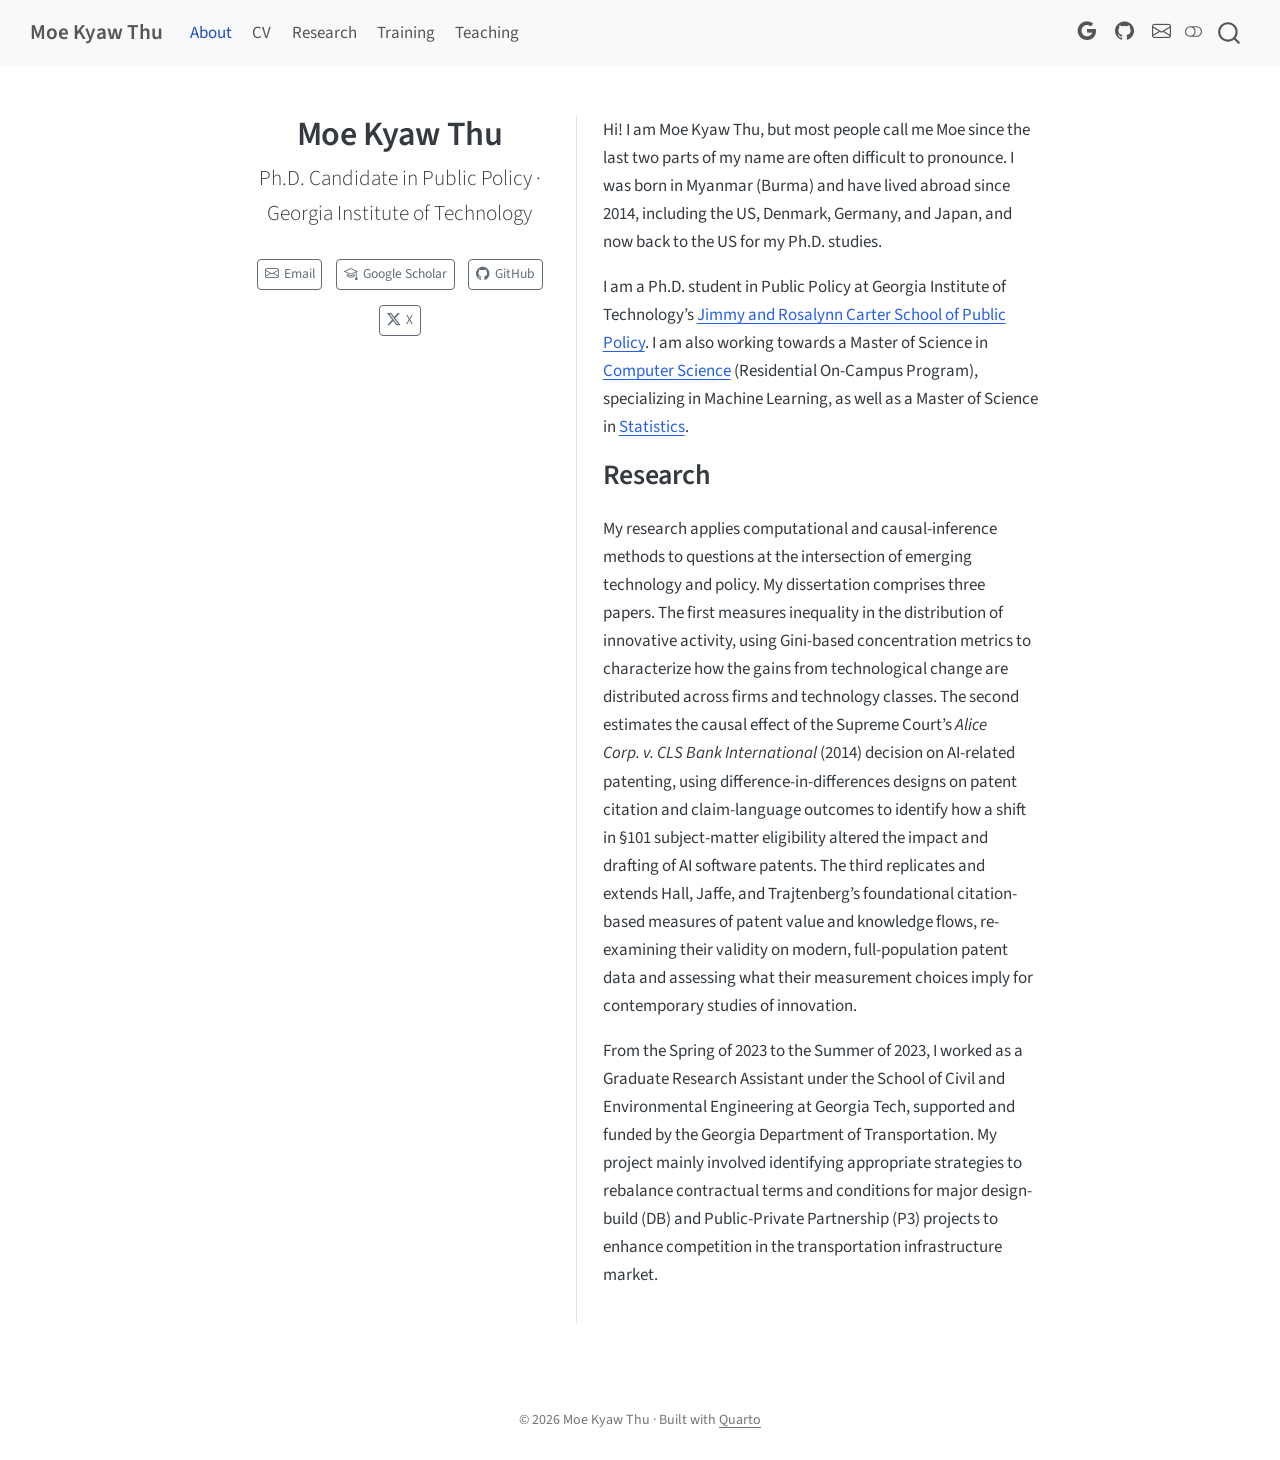
==== index.html @ 70459fdf "Built site for gh-pages" ====
<!DOCTYPE html>
<html xmlns="http://www.w3.org/1999/xhtml" lang="en" xml:lang="en"><head>

<meta charset="utf-8">
<meta name="generator" content="quarto-1.7.33">

<meta name="viewport" content="width=device-width, initial-scale=1.0, user-scalable=yes">


<title>Moe Kyaw Thu</title>
<style>
code{white-space: pre-wrap;}
span.smallcaps{font-variant: small-caps;}
div.columns{display: flex; gap: min(4vw, 1.5em);}
div.column{flex: auto; overflow-x: auto;}
div.hanging-indent{margin-left: 1.5em; text-indent: -1.5em;}
ul.task-list{list-style: none;}
ul.task-list li input[type="checkbox"] {
  width: 0.8em;
  margin: 0 0.8em 0.2em -1em; /* quarto-specific, see https://github.com/quarto-dev/quarto-cli/issues/4556 */ 
  vertical-align: middle;
}
</style>


<script src="site_libs/quarto-nav/quarto-nav.js"></script>
<script src="site_libs/quarto-nav/headroom.min.js"></script>
<script src="site_libs/clipboard/clipboard.min.js"></script>
<script src="site_libs/quarto-search/autocomplete.umd.js"></script>
<script src="site_libs/quarto-search/fuse.min.js"></script>
<script src="site_libs/quarto-search/quarto-search.js"></script>
<meta name="quarto:offset" content="./">
<script src="site_libs/quarto-html/quarto.js" type="module"></script>
<script src="site_libs/quarto-html/tabsets/tabsets.js" type="module"></script>
<script src="site_libs/quarto-html/popper.min.js"></script>
<script src="site_libs/quarto-html/tippy.umd.min.js"></script>
<link href="site_libs/quarto-html/tippy.css" rel="stylesheet">
<link href="site_libs/quarto-html/quarto-syntax-highlighting-ea385d0e468b0dd5ea5bf0780b1290d9.css" rel="stylesheet" class="quarto-color-scheme" id="quarto-text-highlighting-styles">
<link href="site_libs/quarto-html/quarto-syntax-highlighting-dark-bc185b5c5bdbcb35c2eb49d8a876ef70.css" rel="stylesheet" class="quarto-color-scheme quarto-color-alternate" id="quarto-text-highlighting-styles">
<link href="site_libs/quarto-html/quarto-syntax-highlighting-ea385d0e468b0dd5ea5bf0780b1290d9.css" rel="stylesheet" class="quarto-color-scheme-extra" id="quarto-text-highlighting-styles">
<script src="site_libs/bootstrap/bootstrap.min.js"></script>
<link href="site_libs/bootstrap/bootstrap-icons.css" rel="stylesheet">
<link href="site_libs/bootstrap/bootstrap-a6f73d9a5222ad7b433163d45a3a8962.min.css" rel="stylesheet" append-hash="true" class="quarto-color-scheme" id="quarto-bootstrap" data-mode="light">
<link href="site_libs/bootstrap/bootstrap-dark-ff1ea8c983a1e432fe5b9d5c50f6937c.min.css" rel="stylesheet" append-hash="true" class="quarto-color-scheme quarto-color-alternate" id="quarto-bootstrap" data-mode="dark">
<link href="site_libs/bootstrap/bootstrap-a6f73d9a5222ad7b433163d45a3a8962.min.css" rel="stylesheet" append-hash="true" class="quarto-color-scheme-extra" id="quarto-bootstrap" data-mode="light">
<script id="quarto-search-options" type="application/json">{
  "location": "navbar",
  "copy-button": false,
  "collapse-after": 3,
  "panel-placement": "end",
  "type": "overlay",
  "limit": 50,
  "keyboard-shortcut": [
    "f",
    "/",
    "s"
  ],
  "show-item-context": false,
  "language": {
    "search-no-results-text": "No results",
    "search-matching-documents-text": "matching documents",
    "search-copy-link-title": "Copy link to search",
    "search-hide-matches-text": "Hide additional matches",
    "search-more-match-text": "more match in this document",
    "search-more-matches-text": "more matches in this document",
    "search-clear-button-title": "Clear",
    "search-text-placeholder": "",
    "search-detached-cancel-button-title": "Cancel",
    "search-submit-button-title": "Submit",
    "search-label": "Search"
  }
}</script>
<style>html{ scroll-behavior: smooth; }</style>


</head>

<body class="nav-fixed fullcontent quarto-light"><script id="quarto-html-before-body" type="application/javascript">
    const toggleBodyColorMode = (bsSheetEl) => {
      const mode = bsSheetEl.getAttribute("data-mode");
      const bodyEl = window.document.querySelector("body");
      if (mode === "dark") {
        bodyEl.classList.add("quarto-dark");
        bodyEl.classList.remove("quarto-light");
      } else {
        bodyEl.classList.add("quarto-light");
        bodyEl.classList.remove("quarto-dark");
      }
    }
    const toggleBodyColorPrimary = () => {
      const bsSheetEl = window.document.querySelector("link#quarto-bootstrap:not([rel=disabled-stylesheet])");
      if (bsSheetEl) {
        toggleBodyColorMode(bsSheetEl);
      }
    }
    const setColorSchemeToggle = (alternate) => {
      const toggles = window.document.querySelectorAll('.quarto-color-scheme-toggle');
      for (let i=0; i < toggles.length; i++) {
        const toggle = toggles[i];
        if (toggle) {
          if (alternate) {
            toggle.classList.add("alternate");
          } else {
            toggle.classList.remove("alternate");
          }
        }
      }
    };
    const toggleColorMode = (alternate) => {
      // Switch the stylesheets
      const primaryStylesheets = window.document.querySelectorAll('link.quarto-color-scheme:not(.quarto-color-alternate)');
      const alternateStylesheets = window.document.querySelectorAll('link.quarto-color-scheme.quarto-color-alternate');
      manageTransitions('#quarto-margin-sidebar .nav-link', false);
      if (alternate) {
        // note: dark is layered on light, we don't disable primary!
        enableStylesheet(alternateStylesheets);
        for (const sheetNode of alternateStylesheets) {
          if (sheetNode.id === "quarto-bootstrap") {
            toggleBodyColorMode(sheetNode);
          }
        }
      } else {
        disableStylesheet(alternateStylesheets);
        enableStylesheet(primaryStylesheets)
        toggleBodyColorPrimary();
      }
      manageTransitions('#quarto-margin-sidebar .nav-link', true);
      // Switch the toggles
      setColorSchemeToggle(alternate)
      // Hack to workaround the fact that safari doesn't
      // properly recolor the scrollbar when toggling (#1455)
      if (navigator.userAgent.indexOf('Safari') > 0 && navigator.userAgent.indexOf('Chrome') == -1) {
        manageTransitions("body", false);
        window.scrollTo(0, 1);
        setTimeout(() => {
          window.scrollTo(0, 0);
          manageTransitions("body", true);
        }, 40);
      }
    }
    const disableStylesheet = (stylesheets) => {
      for (let i=0; i < stylesheets.length; i++) {
        const stylesheet = stylesheets[i];
        stylesheet.rel = 'disabled-stylesheet';
      }
    }
    const enableStylesheet = (stylesheets) => {
      for (let i=0; i < stylesheets.length; i++) {
        const stylesheet = stylesheets[i];
        if(stylesheet.rel !== 'stylesheet') { // for Chrome, which will still FOUC without this check
          stylesheet.rel = 'stylesheet';
        }
      }
    }
    const manageTransitions = (selector, allowTransitions) => {
      const els = window.document.querySelectorAll(selector);
      for (let i=0; i < els.length; i++) {
        const el = els[i];
        if (allowTransitions) {
          el.classList.remove('notransition');
        } else {
          el.classList.add('notransition');
        }
      }
    }
    const isFileUrl = () => {
      return window.location.protocol === 'file:';
    }
    const hasAlternateSentinel = () => {
      let styleSentinel = getColorSchemeSentinel();
      if (styleSentinel !== null) {
        return styleSentinel === "alternate";
      } else {
        return false;
      }
    }
    const setStyleSentinel = (alternate) => {
      const value = alternate ? "alternate" : "default";
      if (!isFileUrl()) {
        window.localStorage.setItem("quarto-color-scheme", value);
      } else {
        localAlternateSentinel = value;
      }
    }
    const getColorSchemeSentinel = () => {
      if (!isFileUrl()) {
        const storageValue = window.localStorage.getItem("quarto-color-scheme");
        return storageValue != null ? storageValue : localAlternateSentinel;
      } else {
        return localAlternateSentinel;
      }
    }
    const toggleGiscusIfUsed = (isAlternate, darkModeDefault) => {
      const baseTheme = document.querySelector('#giscus-base-theme')?.value ?? 'light';
      const alternateTheme = document.querySelector('#giscus-alt-theme')?.value ?? 'dark';
      let newTheme = '';
      if(authorPrefersDark) {
        newTheme = isAlternate ? baseTheme : alternateTheme;
      } else {
        newTheme = isAlternate ? alternateTheme : baseTheme;
      }
      const changeGiscusTheme = () => {
        // From: https://github.com/giscus/giscus/issues/336
        const sendMessage = (message) => {
          const iframe = document.querySelector('iframe.giscus-frame');
          if (!iframe) return;
          iframe.contentWindow.postMessage({ giscus: message }, 'https://giscus.app');
        }
        sendMessage({
          setConfig: {
            theme: newTheme
          }
        });
      }
      const isGiscussLoaded = window.document.querySelector('iframe.giscus-frame') !== null;
      if (isGiscussLoaded) {
        changeGiscusTheme();
      }
    };
    const authorPrefersDark = false;
    const darkModeDefault = authorPrefersDark;
      document.querySelector('link#quarto-text-highlighting-styles.quarto-color-scheme-extra').rel = 'disabled-stylesheet';
      document.querySelector('link#quarto-bootstrap.quarto-color-scheme-extra').rel = 'disabled-stylesheet';
    let localAlternateSentinel = darkModeDefault ? 'alternate' : 'default';
    // Dark / light mode switch
    window.quartoToggleColorScheme = () => {
      // Read the current dark / light value
      let toAlternate = !hasAlternateSentinel();
      toggleColorMode(toAlternate);
      setStyleSentinel(toAlternate);
      toggleGiscusIfUsed(toAlternate, darkModeDefault);
      window.dispatchEvent(new Event('resize'));
    };
    // Switch to dark mode if need be
    if (hasAlternateSentinel()) {
      toggleColorMode(true);
    } else {
      toggleColorMode(false);
    }
  </script>

<div id="quarto-search-results"></div>
  <header id="quarto-header" class="headroom fixed-top">
    <nav class="navbar navbar-expand-lg " data-bs-theme="dark">
      <div class="navbar-container container-fluid">
      <div class="navbar-brand-container mx-auto">
    <a class="navbar-brand" href="./index.html">
    <span class="navbar-title">Moe Kyaw Thu</span>
    </a>
  </div>
            <div id="quarto-search" class="" title="Search"></div>
          <button class="navbar-toggler" type="button" data-bs-toggle="collapse" data-bs-target="#navbarCollapse" aria-controls="navbarCollapse" role="menu" aria-expanded="false" aria-label="Toggle navigation" onclick="if (window.quartoToggleHeadroom) { window.quartoToggleHeadroom(); }">
  <span class="navbar-toggler-icon"></span>
</button>
          <div class="collapse navbar-collapse" id="navbarCollapse">
            <ul class="navbar-nav navbar-nav-scroll me-auto">
  <li class="nav-item">
    <a class="nav-link active" href="./index.html" aria-current="page"> 
<span class="menu-text">About</span></a>
  </li>  
  <li class="nav-item">
    <a class="nav-link" href="./cv.html"> 
<span class="menu-text">CV</span></a>
  </li>  
  <li class="nav-item">
    <a class="nav-link" href="./research.html"> 
<span class="menu-text">Research</span></a>
  </li>  
  <li class="nav-item">
    <a class="nav-link" href="./training.html"> 
<span class="menu-text">Training</span></a>
  </li>  
  <li class="nav-item">
    <a class="nav-link" href="./teaching.html"> 
<span class="menu-text">Teaching</span></a>
  </li>  
</ul>
            <ul class="navbar-nav navbar-nav-scroll ms-auto">
  <li class="nav-item compact">
    <a class="nav-link" href="https://scholar.google.com/citations?user=aF55vHIAAAAJ&amp;hl=en"> <i class="bi bi-google" role="img" aria-label="Google Scholar">
</i> 
<span class="menu-text"></span></a>
  </li>  
  <li class="nav-item compact">
    <a class="nav-link" href="https://github.com/moethu6"> <i class="bi bi-github" role="img" aria-label="GitHub">
</i> 
<span class="menu-text"></span></a>
  </li>  
  <li class="nav-item compact">
    <a class="nav-link" href="mailto:mthu6@gatech.edu"> <i class="bi bi-envelope" role="img" aria-label="Email">
</i> 
<span class="menu-text"></span></a>
  </li>  
</ul>
          </div> <!-- /navcollapse -->
            <div class="quarto-navbar-tools">
  <a href="" class="quarto-color-scheme-toggle quarto-navigation-tool  px-1" onclick="window.quartoToggleColorScheme(); return false;" title="Toggle dark mode"><i class="bi"></i></a>
</div>
      </div> <!-- /container-fluid -->
    </nav>
</header>
<!-- content -->
<div id="quarto-content" class="quarto-container page-columns page-rows-contents page-layout-article page-navbar">
<!-- sidebar -->
<!-- margin-sidebar -->
    
<!-- main -->
<div class="quarto-about-trestles">
  <div class="about-entity">
<header id="title-block-header" class="quarto-title-block default">
<div class="quarto-title">
<h1 class="title">Moe Kyaw Thu</h1>
<p class="subtitle lead">Ph.D.&nbsp;Candidate in Public Policy · Georgia Institute of Technology</p>
</div>
<div class="quarto-title-meta">
  </div>
</header>
    <div class="about-links">
  <a href="mailto:mthu6@gatech.edu" class="about-link" rel="" target="">
    <i class="bi bi-envelope"></i>
     <span class="about-link-text">Email</span>
  </a>
  <a href="https://scholar.google.com/citations?user=aF55vHIAAAAJ&amp;hl=en" class="about-link" rel="" target="">
    <i class="bi bi-mortarboard"></i>
     <span class="about-link-text">Google Scholar</span>
  </a>
  <a href="https://github.com/moethu6" class="about-link" rel="" target="">
    <i class="bi bi-github"></i>
     <span class="about-link-text">GitHub</span>
  </a>
  <a href="https://twitter.com/def_not_moe_san" class="about-link" rel="" target="">
    <i class="bi bi-twitter-x"></i>
     <span class="about-link-text">X</span>
  </a>
</div>
  </div>
  <div class="about-contents"><main class="content" id="quarto-document-content">

<p>Hi! I am Moe Kyaw Thu, but most people call me Moe since the last two parts of my name are often difficult to pronounce. I was born in Myanmar (Burma) and have lived abroad since 2014, including the US, Denmark, Germany, and Japan, and now back to the US for my Ph.D. studies.</p>
<p>I am a Ph.D.&nbsp;student in Public Policy at Georgia Institute of Technology’s <a href="https://spp.gatech.edu/">Jimmy and Rosalynn Carter School of Public Policy</a>. I am also working towards a Master of Science in <a href="https://www.cc.gatech.edu/">Computer Science</a> (Residential On-Campus Program), specializing in Machine Learning, as well as a Master of Science in <a href="https://www.isye.gatech.edu/">Statistics</a>.</p>
<section id="research" class="level2">
<h2 data-anchor-id="research">Research</h2>
<p>My research applies computational and causal-inference methods to questions at the intersection of emerging technology and policy. My dissertation comprises three papers. The first measures inequality in the distribution of innovative activity, using Gini-based concentration metrics to characterize how the gains from technological change are distributed across firms and technology classes. The second estimates the causal effect of the Supreme Court’s <em>Alice Corp.&nbsp;v. CLS Bank International</em> (2014) decision on AI-related patenting, using difference-in-differences designs on patent citation and claim-language outcomes to identify how a shift in §101 subject-matter eligibility altered the impact and drafting of AI software patents. The third replicates and extends Hall, Jaffe, and Trajtenberg’s foundational citation-based measures of patent value and knowledge flows, re-examining their validity on modern, full-population patent data and assessing what their measurement choices imply for contemporary studies of innovation.</p>
<p>From the Spring of 2023 to the Summer of 2023, I worked as a Graduate Research Assistant under the School of Civil and Environmental Engineering at Georgia Tech, supported and funded by the Georgia Department of Transportation. My project mainly involved identifying appropriate strategies to rebalance contractual terms and conditions for major design-build (DB) and Public-Private Partnership (P3) projects to enhance competition in the transportation infrastructure market.</p>


</section>
</main></div>
</div>
 <!-- /main -->
<script id="quarto-html-after-body" type="application/javascript">
  window.document.addEventListener("DOMContentLoaded", function (event) {
    // Ensure there is a toggle, if there isn't float one in the top right
    if (window.document.querySelector('.quarto-color-scheme-toggle') === null) {
      const a = window.document.createElement('a');
      a.classList.add('top-right');
      a.classList.add('quarto-color-scheme-toggle');
      a.href = "";
      a.onclick = function() { try { window.quartoToggleColorScheme(); } catch {} return false; };
      const i = window.document.createElement("i");
      i.classList.add('bi');
      a.appendChild(i);
      window.document.body.appendChild(a);
    }
    setColorSchemeToggle(hasAlternateSentinel())
    const isCodeAnnotation = (el) => {
      for (const clz of el.classList) {
        if (clz.startsWith('code-annotation-')) {                     
          return true;
        }
      }
      return false;
    }
    const onCopySuccess = function(e) {
      // button target
      const button = e.trigger;
      // don't keep focus
      button.blur();
      // flash "checked"
      button.classList.add('code-copy-button-checked');
      var currentTitle = button.getAttribute("title");
      button.setAttribute("title", "Copied!");
      let tooltip;
      if (window.bootstrap) {
        button.setAttribute("data-bs-toggle", "tooltip");
        button.setAttribute("data-bs-placement", "left");
        button.setAttribute("data-bs-title", "Copied!");
        tooltip = new bootstrap.Tooltip(button, 
          { trigger: "manual", 
            customClass: "code-copy-button-tooltip",
            offset: [0, -8]});
        tooltip.show();    
      }
      setTimeout(function() {
        if (tooltip) {
          tooltip.hide();
          button.removeAttribute("data-bs-title");
          button.removeAttribute("data-bs-toggle");
          button.removeAttribute("data-bs-placement");
        }
        button.setAttribute("title", currentTitle);
        button.classList.remove('code-copy-button-checked');
      }, 1000);
      // clear code selection
      e.clearSelection();
    }
    const getTextToCopy = function(trigger) {
        const codeEl = trigger.previousElementSibling.cloneNode(true);
        for (const childEl of codeEl.children) {
          if (isCodeAnnotation(childEl)) {
            childEl.remove();
          }
        }
        return codeEl.innerText;
    }
    const clipboard = new window.ClipboardJS('.code-copy-button:not([data-in-quarto-modal])', {
      text: getTextToCopy
    });
    clipboard.on('success', onCopySuccess);
    if (window.document.getElementById('quarto-embedded-source-code-modal')) {
      const clipboardModal = new window.ClipboardJS('.code-copy-button[data-in-quarto-modal]', {
        text: getTextToCopy,
        container: window.document.getElementById('quarto-embedded-source-code-modal')
      });
      clipboardModal.on('success', onCopySuccess);
    }
      var localhostRegex = new RegExp(/^(?:http|https):\/\/localhost\:?[0-9]*\//);
      var mailtoRegex = new RegExp(/^mailto:/);
        var filterRegex = new RegExp("https:\/\/moethu6\.github\.io");
      var isInternal = (href) => {
          return filterRegex.test(href) || localhostRegex.test(href) || mailtoRegex.test(href);
      }
      // Inspect non-navigation links and adorn them if external
     var links = window.document.querySelectorAll('a[href]:not(.nav-link):not(.navbar-brand):not(.toc-action):not(.sidebar-link):not(.sidebar-item-toggle):not(.pagination-link):not(.no-external):not([aria-hidden]):not(.dropdown-item):not(.quarto-navigation-tool):not(.about-link)');
      for (var i=0; i<links.length; i++) {
        const link = links[i];
        if (!isInternal(link.href)) {
          // undo the damage that might have been done by quarto-nav.js in the case of
          // links that we want to consider external
          if (link.dataset.originalHref !== undefined) {
            link.href = link.dataset.originalHref;
          }
            // target, if specified
            link.setAttribute("target", "_blank");
            if (link.getAttribute("rel") === null) {
              link.setAttribute("rel", "noopener");
            }
        }
      }
    function tippyHover(el, contentFn, onTriggerFn, onUntriggerFn) {
      const config = {
        allowHTML: true,
        maxWidth: 500,
        delay: 100,
        arrow: false,
        appendTo: function(el) {
            return el.parentElement;
        },
        interactive: true,
        interactiveBorder: 10,
        theme: 'quarto',
        placement: 'bottom-start',
      };
      if (contentFn) {
        config.content = contentFn;
      }
      if (onTriggerFn) {
        config.onTrigger = onTriggerFn;
      }
      if (onUntriggerFn) {
        config.onUntrigger = onUntriggerFn;
      }
      window.tippy(el, config); 
    }
    const noterefs = window.document.querySelectorAll('a[role="doc-noteref"]');
    for (var i=0; i<noterefs.length; i++) {
      const ref = noterefs[i];
      tippyHover(ref, function() {
        // use id or data attribute instead here
        let href = ref.getAttribute('data-footnote-href') || ref.getAttribute('href');
        try { href = new URL(href).hash; } catch {}
        const id = href.replace(/^#\/?/, "");
        const note = window.document.getElementById(id);
        if (note) {
          return note.innerHTML;
        } else {
          return "";
        }
      });
    }
    const xrefs = window.document.querySelectorAll('a.quarto-xref');
    const processXRef = (id, note) => {
      // Strip column container classes
      const stripColumnClz = (el) => {
        el.classList.remove("page-full", "page-columns");
        if (el.children) {
          for (const child of el.children) {
            stripColumnClz(child);
          }
        }
      }
      stripColumnClz(note)
      if (id === null || id.startsWith('sec-')) {
        // Special case sections, only their first couple elements
        const container = document.createElement("div");
        if (note.children && note.children.length > 2) {
          container.appendChild(note.children[0].cloneNode(true));
          for (let i = 1; i < note.children.length; i++) {
            const child = note.children[i];
            if (child.tagName === "P" && child.innerText === "") {
              continue;
            } else {
              container.appendChild(child.cloneNode(true));
              break;
            }
          }
          if (window.Quarto?.typesetMath) {
            window.Quarto.typesetMath(container);
          }
          return container.innerHTML
        } else {
          if (window.Quarto?.typesetMath) {
            window.Quarto.typesetMath(note);
          }
          return note.innerHTML;
        }
      } else {
        // Remove any anchor links if they are present
        const anchorLink = note.querySelector('a.anchorjs-link');
        if (anchorLink) {
          anchorLink.remove();
        }
        if (window.Quarto?.typesetMath) {
          window.Quarto.typesetMath(note);
        }
        if (note.classList.contains("callout")) {
          return note.outerHTML;
        } else {
          return note.innerHTML;
        }
      }
    }
    for (var i=0; i<xrefs.length; i++) {
      const xref = xrefs[i];
      tippyHover(xref, undefined, function(instance) {
        instance.disable();
        let url = xref.getAttribute('href');
        let hash = undefined; 
        if (url.startsWith('#')) {
          hash = url;
        } else {
          try { hash = new URL(url).hash; } catch {}
        }
        if (hash) {
          const id = hash.replace(/^#\/?/, "");
          const note = window.document.getElementById(id);
          if (note !== null) {
            try {
              const html = processXRef(id, note.cloneNode(true));
              instance.setContent(html);
            } finally {
              instance.enable();
              instance.show();
            }
          } else {
            // See if we can fetch this
            fetch(url.split('#')[0])
            .then(res => res.text())
            .then(html => {
              const parser = new DOMParser();
              const htmlDoc = parser.parseFromString(html, "text/html");
              const note = htmlDoc.getElementById(id);
              if (note !== null) {
                const html = processXRef(id, note);
                instance.setContent(html);
              } 
            }).finally(() => {
              instance.enable();
              instance.show();
            });
          }
        } else {
          // See if we can fetch a full url (with no hash to target)
          // This is a special case and we should probably do some content thinning / targeting
          fetch(url)
          .then(res => res.text())
          .then(html => {
            const parser = new DOMParser();
            const htmlDoc = parser.parseFromString(html, "text/html");
            const note = htmlDoc.querySelector('main.content');
            if (note !== null) {
              // This should only happen for chapter cross references
              // (since there is no id in the URL)
              // remove the first header
              if (note.children.length > 0 && note.children[0].tagName === "HEADER") {
                note.children[0].remove();
              }
              const html = processXRef(null, note);
              instance.setContent(html);
            } 
          }).finally(() => {
            instance.enable();
            instance.show();
          });
        }
      }, function(instance) {
      });
    }
        let selectedAnnoteEl;
        const selectorForAnnotation = ( cell, annotation) => {
          let cellAttr = 'data-code-cell="' + cell + '"';
          let lineAttr = 'data-code-annotation="' +  annotation + '"';
          const selector = 'span[' + cellAttr + '][' + lineAttr + ']';
          return selector;
        }
        const selectCodeLines = (annoteEl) => {
          const doc = window.document;
          const targetCell = annoteEl.getAttribute("data-target-cell");
          const targetAnnotation = annoteEl.getAttribute("data-target-annotation");
          const annoteSpan = window.document.querySelector(selectorForAnnotation(targetCell, targetAnnotation));
          const lines = annoteSpan.getAttribute("data-code-lines").split(",");
          const lineIds = lines.map((line) => {
            return targetCell + "-" + line;
          })
          let top = null;
          let height = null;
          let parent = null;
          if (lineIds.length > 0) {
              //compute the position of the single el (top and bottom and make a div)
              const el = window.document.getElementById(lineIds[0]);
              top = el.offsetTop;
              height = el.offsetHeight;
              parent = el.parentElement.parentElement;
            if (lineIds.length > 1) {
              const lastEl = window.document.getElementById(lineIds[lineIds.length - 1]);
              const bottom = lastEl.offsetTop + lastEl.offsetHeight;
              height = bottom - top;
            }
            if (top !== null && height !== null && parent !== null) {
              // cook up a div (if necessary) and position it 
              let div = window.document.getElementById("code-annotation-line-highlight");
              if (div === null) {
                div = window.document.createElement("div");
                div.setAttribute("id", "code-annotation-line-highlight");
                div.style.position = 'absolute';
                parent.appendChild(div);
              }
              div.style.top = top - 2 + "px";
              div.style.height = height + 4 + "px";
              div.style.left = 0;
              let gutterDiv = window.document.getElementById("code-annotation-line-highlight-gutter");
              if (gutterDiv === null) {
                gutterDiv = window.document.createElement("div");
                gutterDiv.setAttribute("id", "code-annotation-line-highlight-gutter");
                gutterDiv.style.position = 'absolute';
                const codeCell = window.document.getElementById(targetCell);
                const gutter = codeCell.querySelector('.code-annotation-gutter');
                gutter.appendChild(gutterDiv);
              }
              gutterDiv.style.top = top - 2 + "px";
              gutterDiv.style.height = height + 4 + "px";
            }
            selectedAnnoteEl = annoteEl;
          }
        };
        const unselectCodeLines = () => {
          const elementsIds = ["code-annotation-line-highlight", "code-annotation-line-highlight-gutter"];
          elementsIds.forEach((elId) => {
            const div = window.document.getElementById(elId);
            if (div) {
              div.remove();
            }
          });
          selectedAnnoteEl = undefined;
        };
          // Handle positioning of the toggle
      window.addEventListener(
        "resize",
        throttle(() => {
          elRect = undefined;
          if (selectedAnnoteEl) {
            selectCodeLines(selectedAnnoteEl);
          }
        }, 10)
      );
      function throttle(fn, ms) {
      let throttle = false;
      let timer;
        return (...args) => {
          if(!throttle) { // first call gets through
              fn.apply(this, args);
              throttle = true;
          } else { // all the others get throttled
              if(timer) clearTimeout(timer); // cancel #2
              timer = setTimeout(() => {
                fn.apply(this, args);
                timer = throttle = false;
              }, ms);
          }
        };
      }
        // Attach click handler to the DT
        const annoteDls = window.document.querySelectorAll('dt[data-target-cell]');
        for (const annoteDlNode of annoteDls) {
          annoteDlNode.addEventListener('click', (event) => {
            const clickedEl = event.target;
            if (clickedEl !== selectedAnnoteEl) {
              unselectCodeLines();
              const activeEl = window.document.querySelector('dt[data-target-cell].code-annotation-active');
              if (activeEl) {
                activeEl.classList.remove('code-annotation-active');
              }
              selectCodeLines(clickedEl);
              clickedEl.classList.add('code-annotation-active');
            } else {
              // Unselect the line
              unselectCodeLines();
              clickedEl.classList.remove('code-annotation-active');
            }
          });
        }
    const findCites = (el) => {
      const parentEl = el.parentElement;
      if (parentEl) {
        const cites = parentEl.dataset.cites;
        if (cites) {
          return {
            el,
            cites: cites.split(' ')
          };
        } else {
          return findCites(el.parentElement)
        }
      } else {
        return undefined;
      }
    };
    var bibliorefs = window.document.querySelectorAll('a[role="doc-biblioref"]');
    for (var i=0; i<bibliorefs.length; i++) {
      const ref = bibliorefs[i];
      const citeInfo = findCites(ref);
      if (citeInfo) {
        tippyHover(citeInfo.el, function() {
          var popup = window.document.createElement('div');
          citeInfo.cites.forEach(function(cite) {
            var citeDiv = window.document.createElement('div');
            citeDiv.classList.add('hanging-indent');
            citeDiv.classList.add('csl-entry');
            var biblioDiv = window.document.getElementById('ref-' + cite);
            if (biblioDiv) {
              citeDiv.innerHTML = biblioDiv.innerHTML;
            }
            popup.appendChild(citeDiv);
          });
          return popup.innerHTML;
        });
      }
    }
  });
  </script>
</div> <!-- /content -->
<footer class="footer">
  <div class="nav-footer">
    <div class="nav-footer-left">
      &nbsp;
    </div>   
    <div class="nav-footer-center">
<p>© 2026 Moe Kyaw Thu · Built with <a href="https://quarto.org">Quarto</a></p>
</div>
    <div class="nav-footer-right">
      &nbsp;
    </div>
  </div>
</footer>




<script src="site_libs/quarto-html/zenscroll-min.js"></script>
</body></html>
---- site_libs/quarto-html/tippy.css ----
.tippy-box[data-animation=fade][data-state=hidden]{opacity:0}[data-tippy-root]{max-width:calc(100vw - 10px)}.tippy-box{position:relative;background-color:#333;color:#fff;border-radius:4px;font-size:14px;line-height:1.4;white-space:normal;outline:0;transition-property:transform,visibility,opacity}.tippy-box[data-placement^=top]>.tippy-arrow{bottom:0}.tippy-box[data-placement^=top]>.tippy-arrow:before{bottom:-7px;left:0;border-width:8px 8px 0;border-top-color:initial;transform-origin:center top}.tippy-box[data-placement^=bottom]>.tippy-arrow{top:0}.tippy-box[data-placement^=bottom]>.tippy-arrow:before{top:-7px;left:0;border-width:0 8px 8px;border-bottom-color:initial;transform-origin:center bottom}.tippy-box[data-placement^=left]>.tippy-arrow{right:0}.tippy-box[data-placement^=left]>.tippy-arrow:before{border-width:8px 0 8px 8px;border-left-color:initial;right:-7px;transform-origin:center left}.tippy-box[data-placement^=right]>.tippy-arrow{left:0}.tippy-box[data-placement^=right]>.tippy-arrow:before{left:-7px;border-width:8px 8px 8px 0;border-right-color:initial;transform-origin:center right}.tippy-box[data-inertia][data-state=visible]{transition-timing-function:cubic-bezier(.54,1.5,.38,1.11)}.tippy-arrow{width:16px;height:16px;color:#333}.tippy-arrow:before{content:"";position:absolute;border-color:transparent;border-style:solid}.tippy-content{position:relative;padding:5px 9px;z-index:1}
---- site_libs/quarto-html/quarto-syntax-highlighting-ea385d0e468b0dd5ea5bf0780b1290d9.css ----
/* quarto syntax highlight colors */
:root {
  --quarto-hl-ot-color: #003B4F;
  --quarto-hl-at-color: #657422;
  --quarto-hl-ss-color: #20794D;
  --quarto-hl-an-color: #5E5E5E;
  --quarto-hl-fu-color: #4758AB;
  --quarto-hl-st-color: #20794D;
  --quarto-hl-cf-color: #003B4F;
  --quarto-hl-op-color: #5E5E5E;
  --quarto-hl-er-color: #AD0000;
  --quarto-hl-bn-color: #AD0000;
  --quarto-hl-al-color: #AD0000;
  --quarto-hl-va-color: #111111;
  --quarto-hl-bu-color: inherit;
  --quarto-hl-ex-color: inherit;
  --quarto-hl-pp-color: #AD0000;
  --quarto-hl-in-color: #5E5E5E;
  --quarto-hl-vs-color: #20794D;
  --quarto-hl-wa-color: #5E5E5E;
  --quarto-hl-do-color: #5E5E5E;
  --quarto-hl-im-color: #00769E;
  --quarto-hl-ch-color: #20794D;
  --quarto-hl-dt-color: #AD0000;
  --quarto-hl-fl-color: #AD0000;
  --quarto-hl-co-color: #5E5E5E;
  --quarto-hl-cv-color: #5E5E5E;
  --quarto-hl-cn-color: #8f5902;
  --quarto-hl-sc-color: #5E5E5E;
  --quarto-hl-dv-color: #AD0000;
  --quarto-hl-kw-color: #003B4F;
}

/* other quarto variables */
:root {
  --quarto-font-monospace: SFMono-Regular, Menlo, Monaco, Consolas, "Liberation Mono", "Courier New", monospace;
}

/* syntax highlight based on Pandoc's rules */
pre > code.sourceCode > span {
  color: #003B4F;
}

code.sourceCode > span {
  color: #003B4F;
}

div.sourceCode,
div.sourceCode pre.sourceCode {
  color: #003B4F;
}

/* Normal */
code span {
  color: #003B4F;
}

/* Alert */
code span.al {
  color: #AD0000;
  font-style: inherit;
}

/* Annotation */
code span.an {
  color: #5E5E5E;
  font-style: inherit;
}

/* Attribute */
code span.at {
  color: #657422;
  font-style: inherit;
}

/* BaseN */
code span.bn {
  color: #AD0000;
  font-style: inherit;
}

/* BuiltIn */
code span.bu {
  font-style: inherit;
}

/* ControlFlow */
code span.cf {
  color: #003B4F;
  font-weight: bold;
  font-style: inherit;
}

/* Char */
code span.ch {
  color: #20794D;
  font-style: inherit;
}

/* Constant */
code span.cn {
  color: #8f5902;
  font-style: inherit;
}

/* Comment */
code span.co {
  color: #5E5E5E;
  font-style: inherit;
}

/* CommentVar */
code span.cv {
  color: #5E5E5E;
  font-style: italic;
}

/* Documentation */
code span.do {
  color: #5E5E5E;
  font-style: italic;
}

/* DataType */
code span.dt {
  color: #AD0000;
  font-style: inherit;
}

/* DecVal */
code span.dv {
  color: #AD0000;
  font-style: inherit;
}

/* Error */
code span.er {
  color: #AD0000;
  font-style: inherit;
}

/* Extension */
code span.ex {
  font-style: inherit;
}

/* Float */
code span.fl {
  color: #AD0000;
  font-style: inherit;
}

/* Function */
code span.fu {
  color: #4758AB;
  font-style: inherit;
}

/* Import */
code span.im {
  color: #00769E;
  font-style: inherit;
}

/* Information */
code span.in {
  color: #5E5E5E;
  font-style: inherit;
}

/* Keyword */
code span.kw {
  color: #003B4F;
  font-weight: bold;
  font-style: inherit;
}

/* Operator */
code span.op {
  color: #5E5E5E;
  font-style: inherit;
}

/* Other */
code span.ot {
  color: #003B4F;
  font-style: inherit;
}

/* Preprocessor */
code span.pp {
  color: #AD0000;
  font-style: inherit;
}

/* SpecialChar */
code span.sc {
  color: #5E5E5E;
  font-style: inherit;
}

/* SpecialString */
code span.ss {
  color: #20794D;
  font-style: inherit;
}

/* String */
code span.st {
  color: #20794D;
  font-style: inherit;
}

/* Variable */
code span.va {
  color: #111111;
  font-style: inherit;
}

/* VerbatimString */
code span.vs {
  color: #20794D;
  font-style: inherit;
}

/* Warning */
code span.wa {
  color: #5E5E5E;
  font-style: italic;
}

.prevent-inlining {
  content: "</";
}

/*# sourceMappingURL=538754cbb4183396a2435bcb80637e05.css.map */
---- site_libs/quarto-html/quarto-syntax-highlighting-dark-bc185b5c5bdbcb35c2eb49d8a876ef70.css ----
/* quarto syntax highlight colors */
:root {
  --quarto-hl-al-color: #f07178;
  --quarto-hl-an-color: #d4d0ab;
  --quarto-hl-at-color: #00e0e0;
  --quarto-hl-bn-color: #d4d0ab;
  --quarto-hl-bu-color: #abe338;
  --quarto-hl-ch-color: #abe338;
  --quarto-hl-co-color: #f8f8f2;
  --quarto-hl-cv-color: #ffd700;
  --quarto-hl-cn-color: #ffd700;
  --quarto-hl-cf-color: #ffa07a;
  --quarto-hl-dt-color: #ffa07a;
  --quarto-hl-dv-color: #d4d0ab;
  --quarto-hl-do-color: #f8f8f2;
  --quarto-hl-er-color: #f07178;
  --quarto-hl-ex-color: #00e0e0;
  --quarto-hl-fl-color: #d4d0ab;
  --quarto-hl-fu-color: #ffa07a;
  --quarto-hl-im-color: #abe338;
  --quarto-hl-in-color: #d4d0ab;
  --quarto-hl-kw-color: #ffa07a;
  --quarto-hl-op-color: #ffa07a;
  --quarto-hl-ot-color: #00e0e0;
  --quarto-hl-pp-color: #dcc6e0;
  --quarto-hl-re-color: #00e0e0;
  --quarto-hl-sc-color: #abe338;
  --quarto-hl-ss-color: #abe338;
  --quarto-hl-st-color: #abe338;
  --quarto-hl-va-color: #00e0e0;
  --quarto-hl-vs-color: #abe338;
  --quarto-hl-wa-color: #dcc6e0;
}

/* other quarto variables */
:root {
  --quarto-font-monospace: SFMono-Regular, Menlo, Monaco, Consolas, "Liberation Mono", "Courier New", monospace;
}

/* syntax highlight based on Pandoc's rules */
pre > code.sourceCode > span {
  color: #f8f8f2;
}

code.sourceCode > span {
  color: #f8f8f2;
}

div.sourceCode,
div.sourceCode pre.sourceCode {
  color: #f8f8f2;
}

/* Normal */
code span {
  color: #f8f8f2;
}

/* Alert */
code span.al {
  color: #f07178;
}

/* Annotation */
code span.an {
  color: #d4d0ab;
}

/* Attribute */
code span.at {
  color: #00e0e0;
}

/* BaseN */
code span.bn {
  color: #d4d0ab;
}

/* BuiltIn */
code span.bu {
  color: #abe338;
}

/* ControlFlow */
code span.cf {
  font-weight: bold;
  color: #ffa07a;
}

/* Char */
code span.ch {
  color: #abe338;
}

/* Constant */
code span.cn {
  color: #ffd700;
}

/* Comment */
code span.co {
  font-style: italic;
  color: #f8f8f2;
}

/* CommentVar */
code span.cv {
  color: #ffd700;
}

/* Documentation */
code span.do {
  color: #f8f8f2;
}

/* DataType */
code span.dt {
  color: #ffa07a;
}

/* DecVal */
code span.dv {
  color: #d4d0ab;
}

/* Error */
code span.er {
  color: #f07178;
  text-decoration: underline;
}

/* Extension */
code span.ex {
  font-weight: bold;
  color: #00e0e0;
}

/* Float */
code span.fl {
  color: #d4d0ab;
}

/* Function */
code span.fu {
  color: #ffa07a;
}

/* Import */
code span.im {
  color: #abe338;
}

/* Information */
code span.in {
  color: #d4d0ab;
}

/* Keyword */
code span.kw {
  font-weight: bold;
  color: #ffa07a;
}

/* Operator */
code span.op {
  color: #ffa07a;
}

/* Other */
code span.ot {
  color: #00e0e0;
}

/* Preprocessor */
code span.pp {
  color: #dcc6e0;
}

/* RegionMarker */
code span.re {
  background-color: #f8f8f2;
  color: #00e0e0;
}

/* SpecialChar */
code span.sc {
  color: #abe338;
}

/* SpecialString */
code span.ss {
  color: #abe338;
}

/* String */
code span.st {
  color: #abe338;
}

/* Variable */
code span.va {
  color: #00e0e0;
}

/* VerbatimString */
code span.vs {
  color: #abe338;
}

/* Warning */
code span.wa {
  color: #dcc6e0;
}

.prevent-inlining {
  content: "</";
}

/*# sourceMappingURL=9510e8932c082882303fe901a8ba9f6d.css.map */
---- site_libs/quarto-html/quarto-syntax-highlighting-ea385d0e468b0dd5ea5bf0780b1290d9.css ----
/* quarto syntax highlight colors */
:root {
  --quarto-hl-ot-color: #003B4F;
  --quarto-hl-at-color: #657422;
  --quarto-hl-ss-color: #20794D;
  --quarto-hl-an-color: #5E5E5E;
  --quarto-hl-fu-color: #4758AB;
  --quarto-hl-st-color: #20794D;
  --quarto-hl-cf-color: #003B4F;
  --quarto-hl-op-color: #5E5E5E;
  --quarto-hl-er-color: #AD0000;
  --quarto-hl-bn-color: #AD0000;
  --quarto-hl-al-color: #AD0000;
  --quarto-hl-va-color: #111111;
  --quarto-hl-bu-color: inherit;
  --quarto-hl-ex-color: inherit;
  --quarto-hl-pp-color: #AD0000;
  --quarto-hl-in-color: #5E5E5E;
  --quarto-hl-vs-color: #20794D;
  --quarto-hl-wa-color: #5E5E5E;
  --quarto-hl-do-color: #5E5E5E;
  --quarto-hl-im-color: #00769E;
  --quarto-hl-ch-color: #20794D;
  --quarto-hl-dt-color: #AD0000;
  --quarto-hl-fl-color: #AD0000;
  --quarto-hl-co-color: #5E5E5E;
  --quarto-hl-cv-color: #5E5E5E;
  --quarto-hl-cn-color: #8f5902;
  --quarto-hl-sc-color: #5E5E5E;
  --quarto-hl-dv-color: #AD0000;
  --quarto-hl-kw-color: #003B4F;
}

/* other quarto variables */
:root {
  --quarto-font-monospace: SFMono-Regular, Menlo, Monaco, Consolas, "Liberation Mono", "Courier New", monospace;
}

/* syntax highlight based on Pandoc's rules */
pre > code.sourceCode > span {
  color: #003B4F;
}

code.sourceCode > span {
  color: #003B4F;
}

div.sourceCode,
div.sourceCode pre.sourceCode {
  color: #003B4F;
}

/* Normal */
code span {
  color: #003B4F;
}

/* Alert */
code span.al {
  color: #AD0000;
  font-style: inherit;
}

/* Annotation */
code span.an {
  color: #5E5E5E;
  font-style: inherit;
}

/* Attribute */
code span.at {
  color: #657422;
  font-style: inherit;
}

/* BaseN */
code span.bn {
  color: #AD0000;
  font-style: inherit;
}

/* BuiltIn */
code span.bu {
  font-style: inherit;
}

/* ControlFlow */
code span.cf {
  color: #003B4F;
  font-weight: bold;
  font-style: inherit;
}

/* Char */
code span.ch {
  color: #20794D;
  font-style: inherit;
}

/* Constant */
code span.cn {
  color: #8f5902;
  font-style: inherit;
}

/* Comment */
code span.co {
  color: #5E5E5E;
  font-style: inherit;
}

/* CommentVar */
code span.cv {
  color: #5E5E5E;
  font-style: italic;
}

/* Documentation */
code span.do {
  color: #5E5E5E;
  font-style: italic;
}

/* DataType */
code span.dt {
  color: #AD0000;
  font-style: inherit;
}

/* DecVal */
code span.dv {
  color: #AD0000;
  font-style: inherit;
}

/* Error */
code span.er {
  color: #AD0000;
  font-style: inherit;
}

/* Extension */
code span.ex {
  font-style: inherit;
}

/* Float */
code span.fl {
  color: #AD0000;
  font-style: inherit;
}

/* Function */
code span.fu {
  color: #4758AB;
  font-style: inherit;
}

/* Import */
code span.im {
  color: #00769E;
  font-style: inherit;
}

/* Information */
code span.in {
  color: #5E5E5E;
  font-style: inherit;
}

/* Keyword */
code span.kw {
  color: #003B4F;
  font-weight: bold;
  font-style: inherit;
}

/* Operator */
code span.op {
  color: #5E5E5E;
  font-style: inherit;
}

/* Other */
code span.ot {
  color: #003B4F;
  font-style: inherit;
}

/* Preprocessor */
code span.pp {
  color: #AD0000;
  font-style: inherit;
}

/* SpecialChar */
code span.sc {
  color: #5E5E5E;
  font-style: inherit;
}

/* SpecialString */
code span.ss {
  color: #20794D;
  font-style: inherit;
}

/* String */
code span.st {
  color: #20794D;
  font-style: inherit;
}

/* Variable */
code span.va {
  color: #111111;
  font-style: inherit;
}

/* VerbatimString */
code span.vs {
  color: #20794D;
  font-style: inherit;
}

/* Warning */
code span.wa {
  color: #5E5E5E;
  font-style: italic;
}

.prevent-inlining {
  content: "</";
}

/*# sourceMappingURL=538754cbb4183396a2435bcb80637e05.css.map */
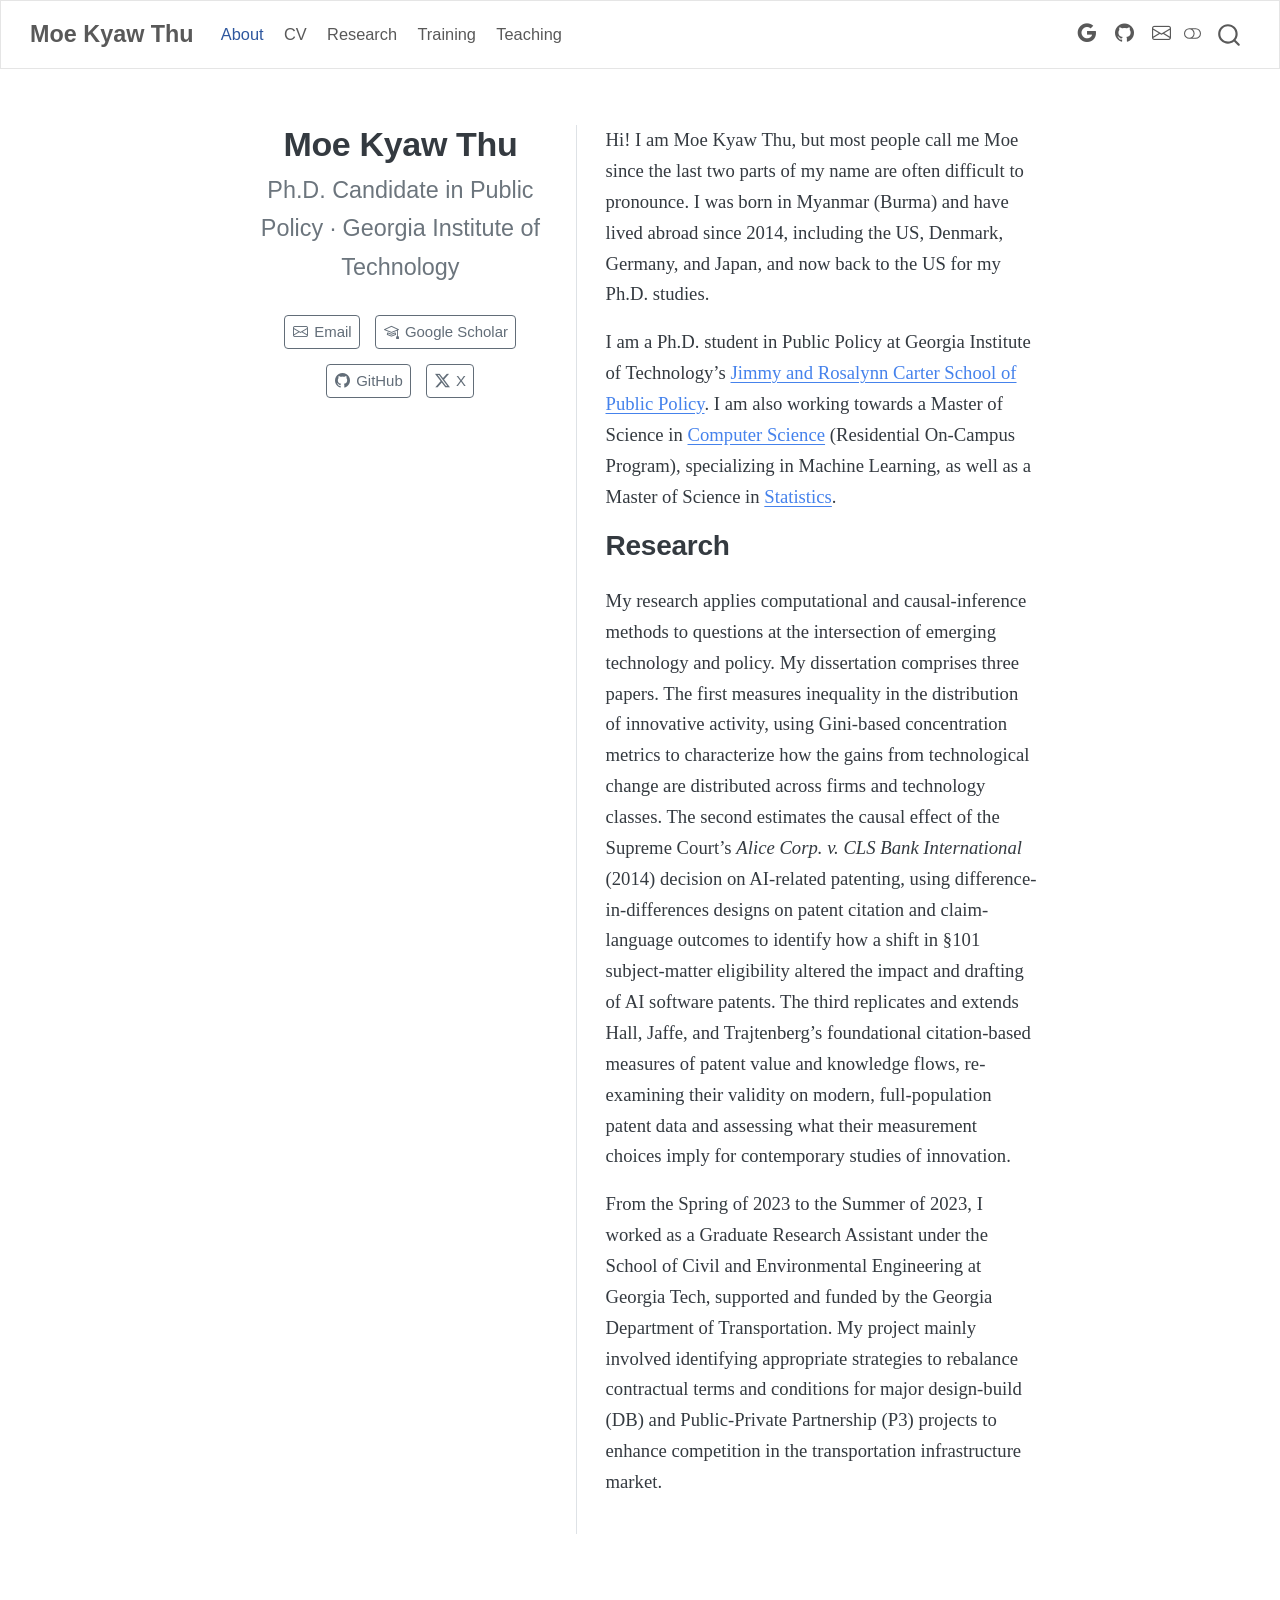
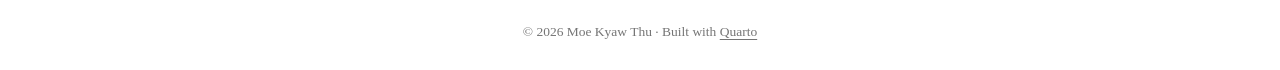
==== commit 0876a0bc: "Built site for gh-pages" ====
--- a/index.html
+++ b/index.html
@@ -40,9 +40,9 @@
 <link href="site_libs/quarto-html/quarto-syntax-highlighting-ea385d0e468b0dd5ea5bf0780b1290d9.css" rel="stylesheet" class="quarto-color-scheme-extra" id="quarto-text-highlighting-styles">
 <script src="site_libs/bootstrap/bootstrap.min.js"></script>
 <link href="site_libs/bootstrap/bootstrap-icons.css" rel="stylesheet">
-<link href="site_libs/bootstrap/bootstrap-a6f73d9a5222ad7b433163d45a3a8962.min.css" rel="stylesheet" append-hash="true" class="quarto-color-scheme" id="quarto-bootstrap" data-mode="light">
+<link href="site_libs/bootstrap/bootstrap-969d7f5e9d2c2a6816d7cbdde880981e.min.css" rel="stylesheet" append-hash="true" class="quarto-color-scheme" id="quarto-bootstrap" data-mode="light">
 <link href="site_libs/bootstrap/bootstrap-dark-ff1ea8c983a1e432fe5b9d5c50f6937c.min.css" rel="stylesheet" append-hash="true" class="quarto-color-scheme quarto-color-alternate" id="quarto-bootstrap" data-mode="dark">
-<link href="site_libs/bootstrap/bootstrap-a6f73d9a5222ad7b433163d45a3a8962.min.css" rel="stylesheet" append-hash="true" class="quarto-color-scheme-extra" id="quarto-bootstrap" data-mode="light">
+<link href="site_libs/bootstrap/bootstrap-969d7f5e9d2c2a6816d7cbdde880981e.min.css" rel="stylesheet" append-hash="true" class="quarto-color-scheme-extra" id="quarto-bootstrap" data-mode="light">
 <script id="quarto-search-options" type="application/json">{
   "location": "navbar",
   "copy-button": false,
